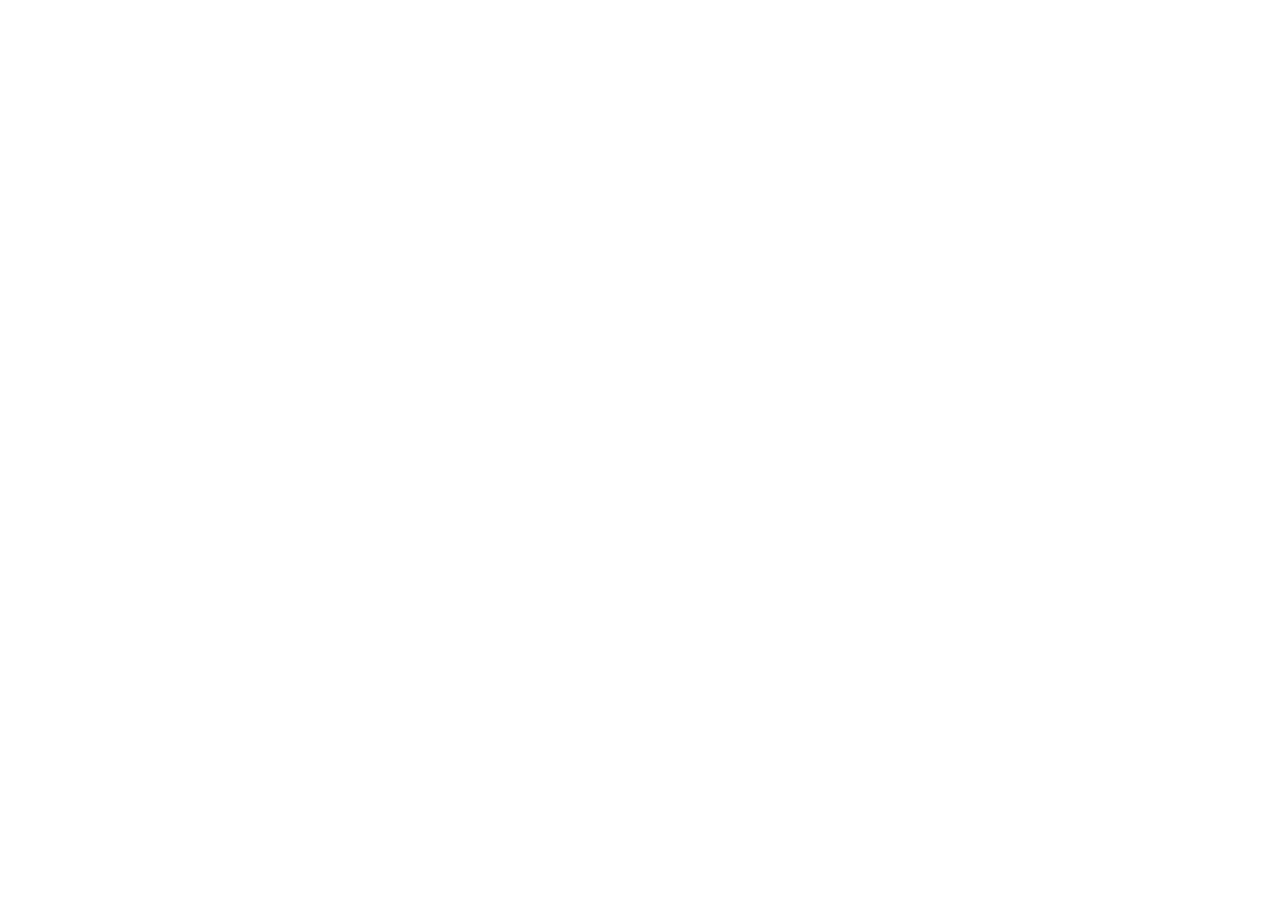
==== presentacion/index.html @ 25fe80c7 "Creación de la esrtructura de presentación" ====
<!DOCTYPE html>
<html lang="es">
<head>
    <meta charset="UTF-8">
    <meta name="viewport" content="width=device-width, initial-scale=1.0">
    <title>BonitaReporta</title>
</head>
<body>
    
</body>
</html>
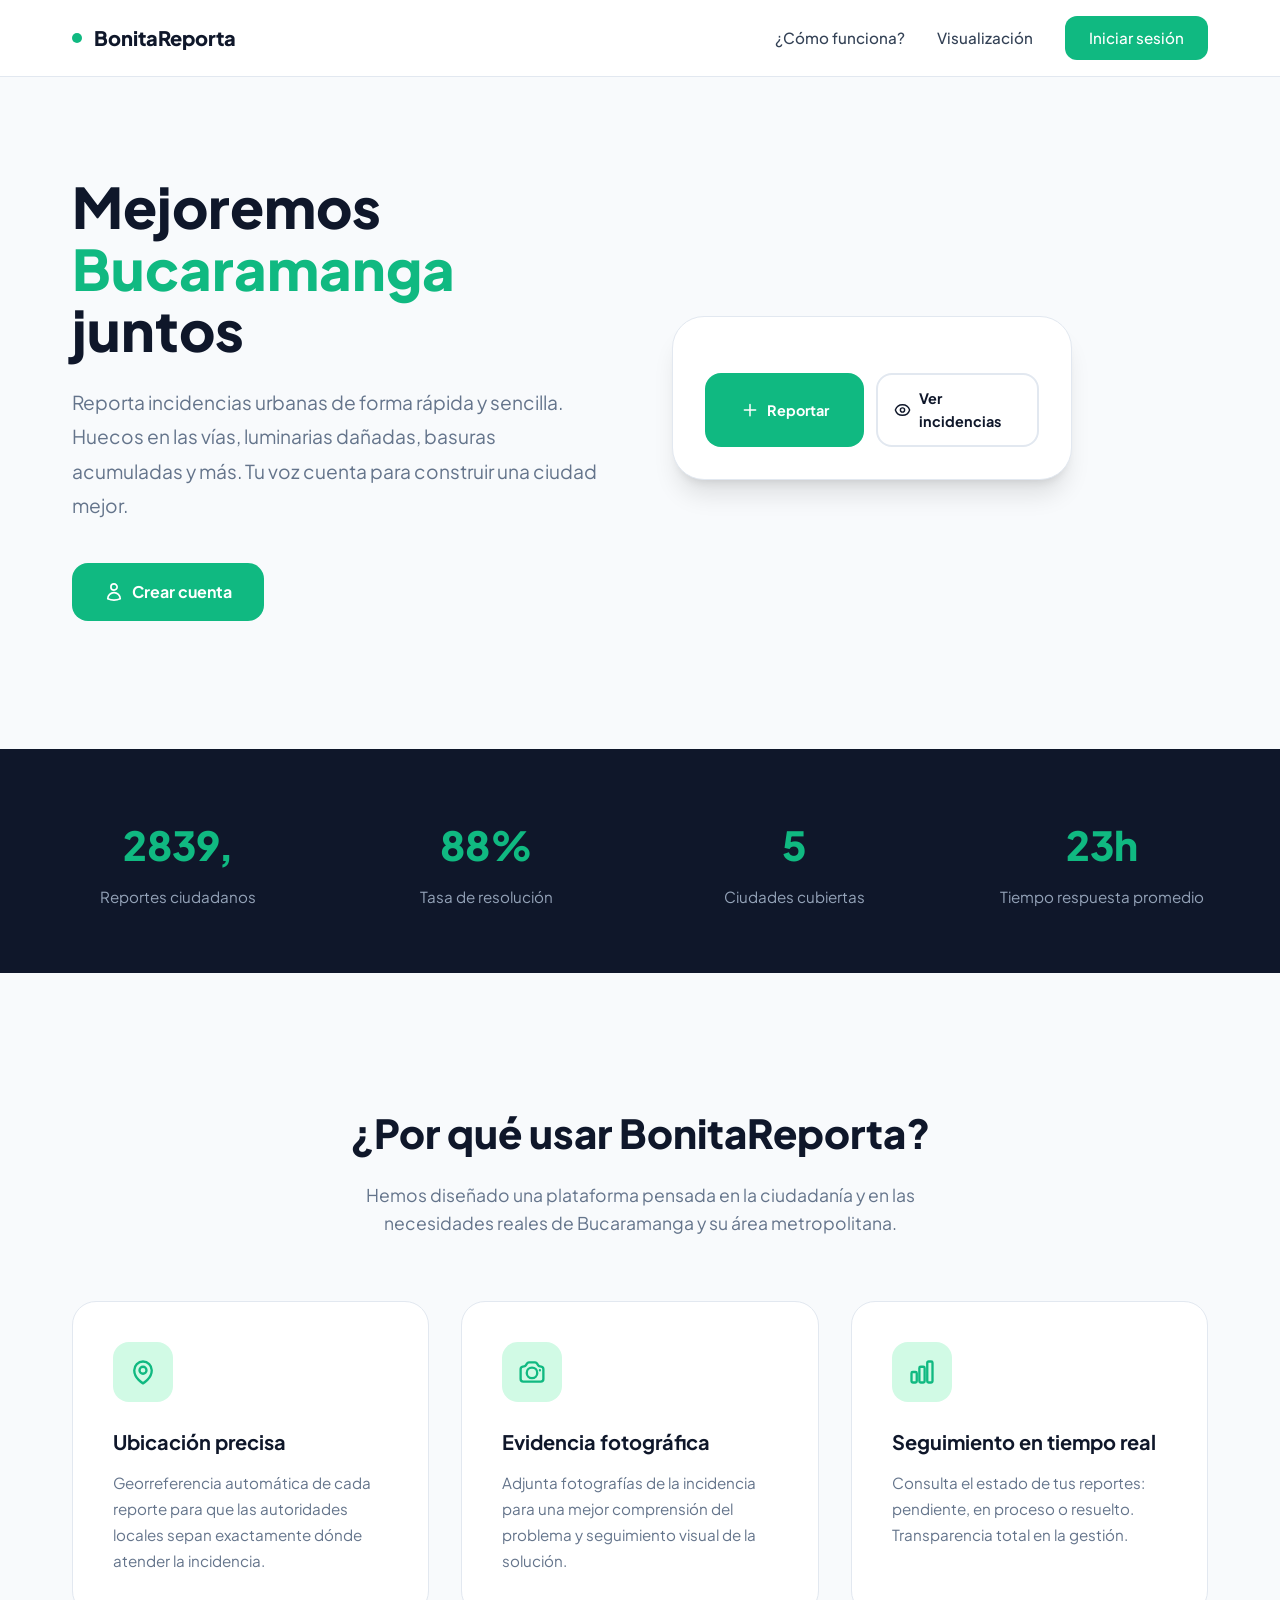
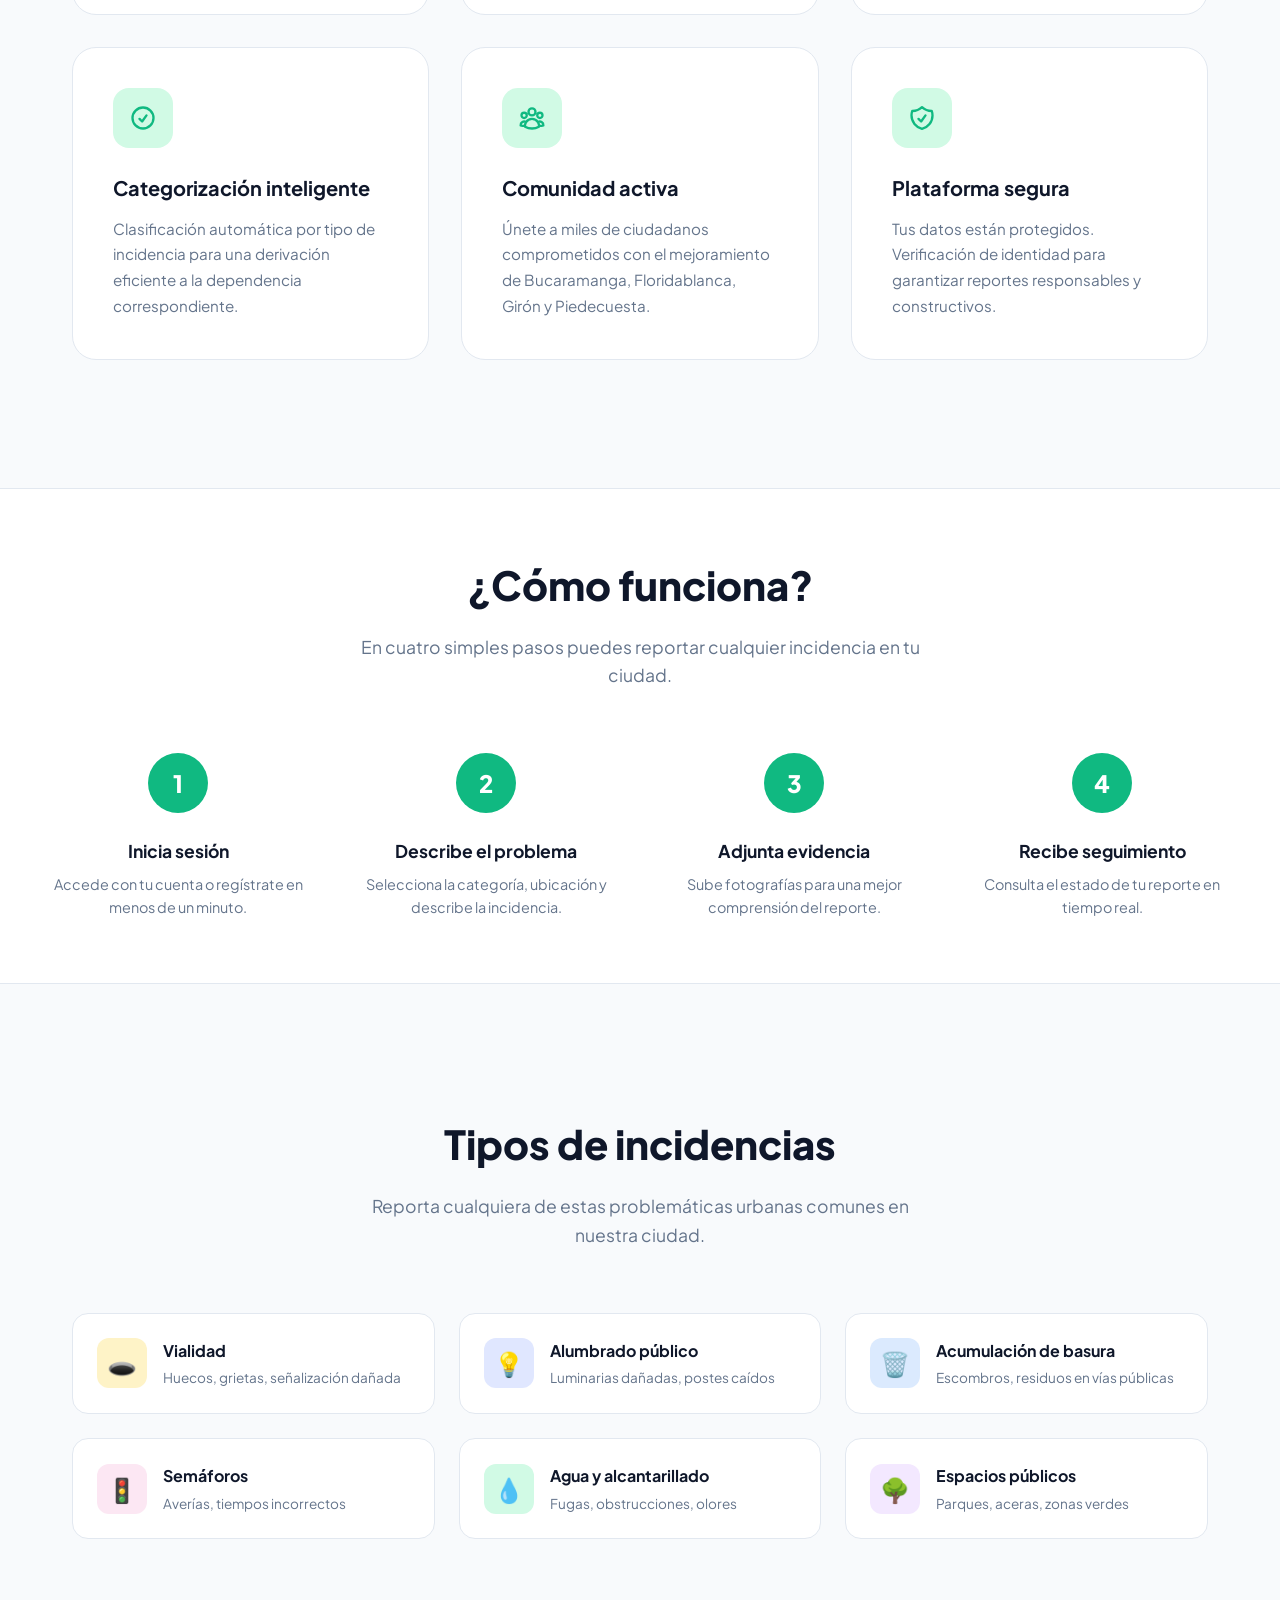
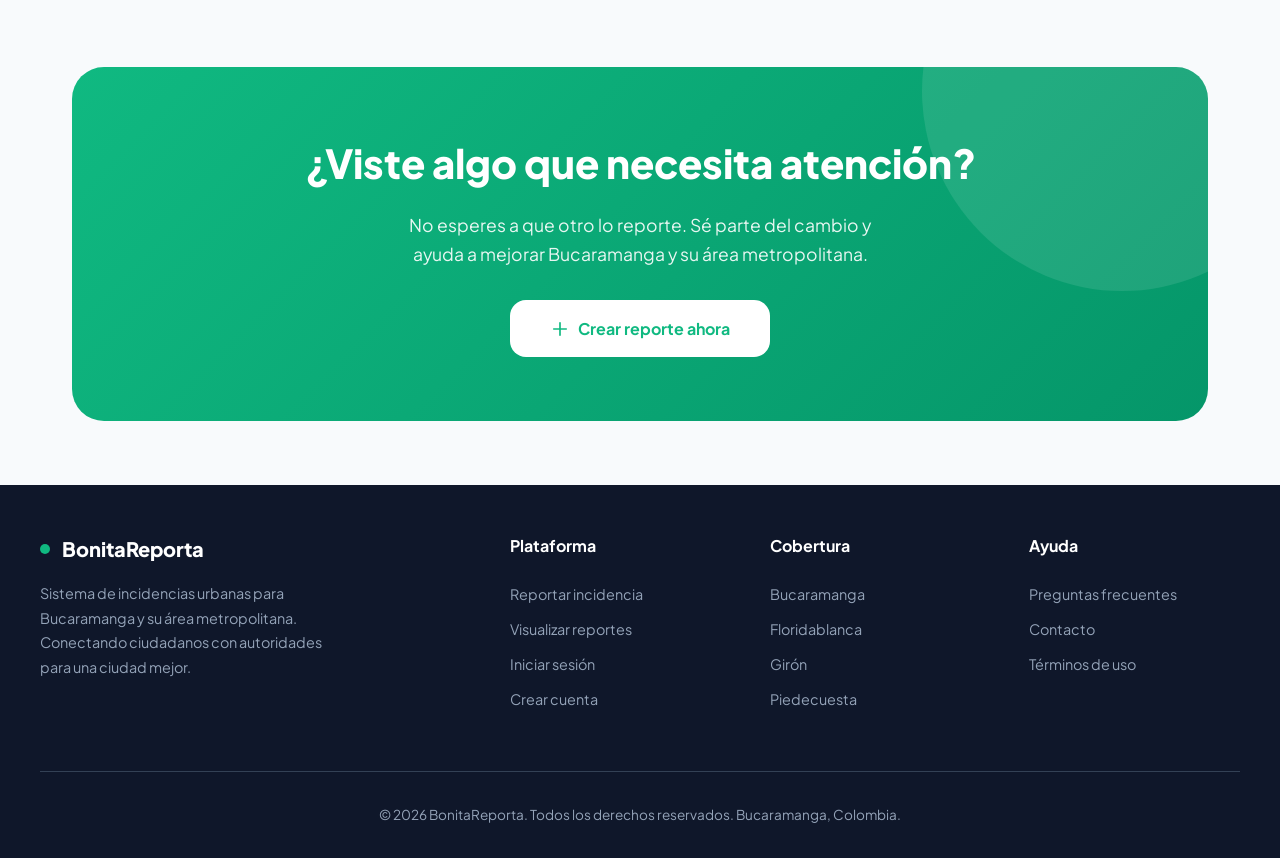
==== commit 8e8d01d6: "Creación de la página principal" ====
--- a/presentacion/index.html
+++ b/presentacion/index.html
@@ -3,9 +3,305 @@
 <head>
     <meta charset="UTF-8">
     <meta name="viewport" content="width=device-width, initial-scale=1.0">
-    <title>BonitaReporta</title>
+    <title>BonitaReporta — Sistema de Incidencias Urbanas</title>
+    <link rel="preconnect" href="https://fonts.googleapis.com">
+    <link href="https://fonts.googleapis.com/css2?family=Plus+Jakarta+Sans:wght@400;500;600;700;800&display=swap" rel="stylesheet">
+    <link rel="stylesheet" href="index.css">
 </head>
 <body>
-    
+
+    <!-- ===== NAVEGACIÓN ===== -->
+    <nav>
+        <div class="nav-container">
+            <a href="index.html" class="nav-brand">
+                <span class="nav-dot"></span>
+                BonitaReporta
+            </a>
+            <div class="nav-links">
+                <a href="#funciona">¿Cómo funciona?</a>
+                <a href="visualizacion.html">Visualización</a>
+                <a href="inicioSesion/inicio.html" class="btn-nav">Iniciar sesión</a>
+            </div>
+        </div>
+    </nav>
+
+    <!-- ===== HERO ===== -->
+    <section class="hero">
+        <div class="hero-content">
+            <h1>Mejoremos <span>Bucaramanga</span> juntos</h1>
+            <p>Reporta incidencias urbanas de forma rápida y sencilla. Huecos en las vías, luminarias dañadas, basuras acumuladas y más. Tu voz cuenta para construir una ciudad mejor.</p>
+            <div class="hero-buttons">
+                <a href="crearCuenta/crear.html" class="btn-primary">
+                    <svg width="20" height="20" fill="none" stroke="currentColor" stroke-width="2" viewBox="0 0 24 24">
+                        <path stroke-linecap="round" stroke-linejoin="round" d="M15.75 6a3.75 3.75 0 11-7.5 0 3.75 3.75 0 017.5 0zM4.501 20.118a7.5 7.5 0 0114.998 0A17.933 17.933 0 0112 21.75c-2.676 0-5.216-.584-7.499-1.632z"/>
+                    </svg>
+                    Crear cuenta
+                </a>
+            </div>
+        </div>
+
+            <div class="hero-card">
+        
+                <div class="hero-card-actions">
+                    <a href="formulario/formulario.html" class="btn-primary">
+                        <svg width="18" height="18" fill="none" stroke="currentColor" stroke-width="2" viewBox="0 0 24 24">
+                            <path stroke-linecap="round" stroke-linejoin="round" d="M12 4.5v15m7.5-7.5h-15"/>
+                        </svg>
+                        Reportar
+                    </a>
+                    <a href="VerIncidencias/ver_incidencias.html" class="btn-secondary">
+                        <svg width="18" height="18" fill="none" stroke="currentColor" stroke-width="2" viewBox="0 0 24 24">
+                            <path stroke-linecap="round" stroke-linejoin="round" d="M2.036 12.322a1.012 1.012 0 010-.639C3.423 7.51 7.36 4.5 12 4.5c4.638 0 8.573 3.007 9.963 7.178.07.207.07.431 0 .639C20.577 16.49 16.64 19.5 12 19.5c-4.638 0-8.573-3.007-9.963-7.178z"/>
+                            <path stroke-linecap="round" stroke-linejoin="round" d="M15 12a3 3 0 11-6 0 3 3 0 016 0z"/>
+                        </svg>
+                        Ver incidencias
+                    </a>
+                </div>
+            </div>
+        </div>
+    </section>
+
+    <!-- ===== ESTADÍSTICAS ===== -->
+    <section class="stats">
+        <div class="stats-container">
+            <div class="stat-item">
+                <h3>2,847</h3>
+                <p>Reportes ciudadanos</p>
+            </div>
+            <div class="stat-item">
+                <h3>89%</h3>
+                <p>Tasa de resolución</p>
+            </div>
+            <div class="stat-item">
+                <h3>6</h3>
+                <p>Ciudades cubiertas</p>
+            </div>
+            <div class="stat-item">
+                <h3>24h</h3>
+                <p>Tiempo respuesta promedio</p>
+            </div>
+        </div>
+    </section>
+
+    <!-- ===== CARACTERÍSTICAS ===== -->
+    <section class="features">
+        <div class="section-header">
+            <h2>¿Por qué usar BonitaReporta?</h2>
+            <p>Hemos diseñado una plataforma pensada en la ciudadanía y en las necesidades reales de Bucaramanga y su área metropolitana.</p>
+        </div>
+
+        <div class="features-grid">
+            <div class="feature-card">
+                <div class="feature-icon">
+                    <svg width="28" height="28" fill="none" stroke="currentColor" stroke-width="2" viewBox="0 0 24 24">
+                        <path stroke-linecap="round" stroke-linejoin="round" d="M15 10.5a3 3 0 11-6 0 3 3 0 016 0z"/>
+                        <path stroke-linecap="round" stroke-linejoin="round" d="M19.5 10.5c0 7.142-7.5 11.25-7.5 11.25S4.5 17.642 4.5 10.5a7.5 7.5 0 1115 0z"/>
+                    </svg>
+                </div>
+                <h3>Ubicación precisa</h3>
+                <p>Georreferencia automática de cada reporte para que las autoridades locales sepan exactamente dónde atender la incidencia.</p>
+            </div>
+
+            <div class="feature-card">
+                <div class="feature-icon">
+                    <svg width="28" height="28" fill="none" stroke="currentColor" stroke-width="2" viewBox="0 0 24 24">
+                        <path stroke-linecap="round" stroke-linejoin="round" d="M6.827 6.175A2.31 2.31 0 015.186 7.23c-.38.054-.757.112-1.134.175C2.999 7.58 2.25 8.507 2.25 9.574V18a2.25 2.25 0 002.25 2.25h15A2.25 2.25 0 0021.75 18V9.574c0-1.067-.75-1.994-1.802-2.169a47.865 47.865 0 00-1.134-.175 2.31 2.31 0 01-1.64-1.055l-.822-1.316a2.192 2.192 0 00-1.736-1.039 48.774 48.774 0 00-5.232 0 2.192 2.192 0 00-1.736 1.039l-.821 1.316z"/>
+                        <path stroke-linecap="round" stroke-linejoin="round" d="M16.5 12.75a4.5 4.5 0 11-9 0 4.5 4.5 0 019 0zM18.75 10.5h.008v.008h-.008V10.5z"/>
+                    </svg>
+                </div>
+                <h3>Evidencia fotográfica</h3>
+                <p>Adjunta fotografías de la incidencia para una mejor comprensión del problema y seguimiento visual de la solución.</p>
+            </div>
+
+            <div class="feature-card">
+                <div class="feature-icon">
+                    <svg width="28" height="28" fill="none" stroke="currentColor" stroke-width="2" viewBox="0 0 24 24">
+                        <path stroke-linecap="round" stroke-linejoin="round" d="M3 13.125C3 12.504 3.504 12 4.125 12h2.25c.621 0 1.125.504 1.125 1.125v6.75C7.5 20.496 6.996 21 6.375 21h-2.25A1.125 1.125 0 013 19.875v-6.75zM9.75 8.625c0-.621.504-1.125 1.125-1.125h2.25c.621 0 1.125.504 1.125 1.125v11.25c0 .621-.504 1.125-1.125 1.125h-2.25a1.125 1.125 0 01-1.125-1.125V8.625zM16.5 4.125c0-.621.504-1.125 1.125-1.125h2.25C20.496 3 21 3.504 21 4.125v15.75c0 .621-.504 1.125-1.125 1.125h-2.25a1.125 1.125 0 01-1.125-1.125V4.125z"/>
+                    </svg>
+                </div>
+                <h3>Seguimiento en tiempo real</h3>
+                <p>Consulta el estado de tus reportes: pendiente, en proceso o resuelto. Transparencia total en la gestión.</p>
+            </div>
+
+            <div class="feature-card">
+                <div class="feature-icon">
+                    <svg width="28" height="28" fill="none" stroke="currentColor" stroke-width="2" viewBox="0 0 24 24">
+                        <path stroke-linecap="round" stroke-linejoin="round" d="M9 12.75L11.25 15 15 9.75M21 12a9 9 0 11-18 0 9 9 0 0118 0z"/>
+                    </svg>
+                </div>
+                <h3>Categorización inteligente</h3>
+                <p>Clasificación automática por tipo de incidencia para una derivación eficiente a la dependencia correspondiente.</p>
+            </div>
+
+            <div class="feature-card">
+                <div class="feature-icon">
+                    <svg width="28" height="28" fill="none" stroke="currentColor" stroke-width="2" viewBox="0 0 24 24">
+                        <path stroke-linecap="round" stroke-linejoin="round" d="M18 18.72a9.094 9.094 0 003.741-.479 3 3 0 00-4.682-2.72m.94 3.198l.001.031c0 .225-.012.447-.037.666A11.944 11.944 0 0112 21c-2.17 0-4.207-.576-5.963-1.584A6.062 6.062 0 016 18.719m12 0a5.971 5.971 0 00-.941-3.197m0 0A5.995 5.995 0 0012 12.75a5.995 5.995 0 00-5.058 2.772m0 0a3 3 0 00-4.681 2.72 8.986 8.986 0 003.74.477m.94-3.197a5.971 5.971 0 00-.94 3.197M15 6.75a3 3 0 11-6 0 3 3 0 016 0zm6 3a2.25 2.25 0 11-4.5 0 2.25 2.25 0 014.5 0zm-13.5 0a2.25 2.25 0 11-4.5 0 2.25 2.25 0 014.5 0z"/>
+                    </svg>
+                </div>
+                <h3>Comunidad activa</h3>
+                <p>Únete a miles de ciudadanos comprometidos con el mejoramiento de Bucaramanga, Floridablanca, Girón y Piedecuesta.</p>
+            </div>
+
+            <div class="feature-card">
+                <div class="feature-icon">
+                    <svg width="28" height="28" fill="none" stroke="currentColor" stroke-width="2" viewBox="0 0 24 24">
+                        <path stroke-linecap="round" stroke-linejoin="round" d="M9 12.75L11.25 15 15 9.75m-3-7.036A11.959 11.959 0 013.598 6 11.99 11.99 0 003 9.749c0 5.592 3.824 10.29 9 11.623 5.176-1.332 9-6.03 9-11.622 0-1.31-.21-2.571-.598-3.751h-.152c-3.196 0-6.1-1.248-8.25-3.285z"/>
+                    </svg>
+                </div>
+                <h3>Plataforma segura</h3>
+                <p>Tus datos están protegidos. Verificación de identidad para garantizar reportes responsables y constructivos.</p>
+            </div>
+        </div>
+    </section>
+
+    <!-- ===== CÓMO FUNCIONA ===== -->
+    <section class="how-it-works" id="funciona">
+        <div class="how-container">
+            <div class="section-header">
+                <h2>¿Cómo funciona?</h2>
+                <p>En cuatro simples pasos puedes reportar cualquier incidencia en tu ciudad.</p>
+            </div>
+
+            <div class="steps">
+                <div class="step">
+                    <div class="step-number">1</div>
+                    <h4>Inicia sesión</h4>
+                    <p>Accede con tu cuenta o regístrate en menos de un minuto.</p>
+                </div>
+                <div class="step">
+                    <div class="step-number">2</div>
+                    <h4>Describe el problema</h4>
+                    <p>Selecciona la categoría, ubicación y describe la incidencia.</p>
+                </div>
+                <div class="step">
+                    <div class="step-number">3</div>
+                    <h4>Adjunta evidencia</h4>
+                    <p>Sube fotografías para una mejor comprensión del reporte.</p>
+                </div>
+                <div class="step">
+                    <div class="step-number">4</div>
+                    <h4>Recibe seguimiento</h4>
+                    <p>Consulta el estado de tu reporte en tiempo real.</p>
+                </div>
+            </div>
+        </div>
+    </section>
+
+    <!-- ===== TIPOS DE INCIDENCIAS ===== -->
+    <section class="incidencias" id="incidencias">
+        <div class="section-header">
+            <h2>Tipos de incidencias</h2>
+            <p>Reporta cualquiera de estas problemáticas urbanas comunes en nuestra ciudad.</p>
+        </div>
+
+        <div class="incidencias-grid">
+            <div class="incidencia-card">
+                <div class="incidencia-icon" style="background: #fef3c7;">🕳️</div>
+                <div class="incidencia-info">
+                    <h4>Vialidad</h4>
+                    <p>Huecos, grietas, señalización dañada</p>
+                </div>
+            </div>
+
+            <div class="incidencia-card">
+                <div class="incidencia-icon" style="background: #e0e7ff;">💡</div>
+                <div class="incidencia-info">
+                    <h4>Alumbrado público</h4>
+                    <p>Luminarias dañadas, postes caídos</p>
+                </div>
+            </div>
+
+            <div class="incidencia-card">
+                <div class="incidencia-icon" style="background: #dbeafe;">🗑️</div>
+                <div class="incidencia-info">
+                    <h4>Acumulación de basura</h4>
+                    <p>Escombros, residuos en vías públicas</p>
+                </div>
+            </div>
+
+            <div class="incidencia-card">
+                <div class="incidencia-icon" style="background: #fce7f3;">🚦</div>
+                <div class="incidencia-info">
+                    <h4>Semáforos</h4>
+                    <p>Averías, tiempos incorrectos</p>
+                </div>
+            </div>
+
+            <div class="incidencia-card">
+                <div class="incidencia-icon" style="background: #d1fae5;">💧</div>
+                <div class="incidencia-info">
+                    <h4>Agua y alcantarillado</h4>
+                    <p>Fugas, obstrucciones, olores</p>
+                </div>
+            </div>
+
+            <div class="incidencia-card">
+                <div class="incidencia-icon" style="background: #f3e8ff;">🌳</div>
+                <div class="incidencia-info">
+                    <h4>Espacios públicos</h4>
+                    <p>Parques, aceras, zonas verdes</p>
+                </div>
+            </div>
+        </div>
+    </section>
+
+    <!-- ===== CTA ===== -->
+    <section class="cta">
+        <div class="cta-card">
+            <h2>¿Viste algo que necesita atención?</h2>
+            <p>No esperes a que otro lo reporte. Sé parte del cambio y ayuda a mejorar Bucaramanga y su área metropolitana.</p>
+            <a href="formulario/formulario.html" class="btn-white">
+                <svg width="20" height="20" fill="none" stroke="currentColor" stroke-width="2" viewBox="0 0 24 24">
+                    <path stroke-linecap="round" stroke-linejoin="round" d="M12 4.5v15m7.5-7.5h-15"/>
+                </svg>
+                Crear reporte ahora
+            </a>
+        </div>
+    </section>
+
+    <!-- ===== FOOTER ===== -->
+    <footer>
+        <div class="footer-container">
+            <div>
+                <div class="footer-brand">
+                    <span class="nav-dot"></span>
+                    BonitaReporta
+                </div>
+                <p class="footer-desc">
+                    Sistema de incidencias urbanas para Bucaramanga y su área metropolitana. Conectando ciudadanos con autoridades para una ciudad mejor.
+                </p>
+            </div>
+
+            <div class="footer-col">
+                <h4>Plataforma</h4>
+                <a href="formulario/formulario.html">Reportar incidencia</a>
+                <a href="visualizacion/visualizacion.html">Visualizar reportes</a>
+                <a href="inicioSesion/inicio.html">Iniciar sesión</a>
+                <a href="crearCuenta/crear.html">Crear cuenta</a>
+            </div>
+
+            <div class="footer-col">
+                <h4>Cobertura</h4>
+                <a>Bucaramanga</a>
+                <a>Floridablanca</a>
+                <a>Girón</a>
+                <a>Piedecuesta</a>
+            </div>
+
+            <div class="footer-col">
+                <h4>Ayuda</h4>
+                <a href="#">Preguntas frecuentes</a>
+                <a href="#">Contacto</a>
+                <a href="#">Términos de uso</a>
+            </div>
+        </div>
+
+        <div class="footer-bottom">
+            © 2026 BonitaReporta. Todos los derechos reservados. Bucaramanga, Colombia.
+        </div>
+    </footer>
+
+    <script src="index.js"></script>
 </body>
 </html>
--- a/presentacion/index.css
+++ b/presentacion/index.css
@@ -0,0 +1,676 @@
+/* ===== RESET Y BASE ===== */
+* {
+    margin: 0;
+    padding: 0;
+    box-sizing: border-box;
+}
+
+:root {
+    --primary: #10b981;
+    --primary-dark: #059669;
+    --primary-light: #d1fae5;
+    --secondary: #0f172a;
+    --text: #334155;
+    --text-light: #64748b;
+    --bg: #f8fafc;
+    --white: #ffffff;
+    --border: #e2e8f0;
+    --shadow: 0 4px 6px -1px rgb(0 0 0 / 0.1), 0 2px 4px -2px rgb(0 0 0 / 0.1);
+    --shadow-lg: 0 20px 25px -5px rgb(0 0 0 / 0.1), 0 8px 10px -6px rgb(0 0 0 / 0.1);
+}
+
+body {
+    font-family: 'Plus Jakarta Sans', sans-serif;
+    background: var(--bg);
+    color: var(--text);
+    line-height: 1.6;
+    overflow-x: hidden;
+}
+
+/* ===== NAVEGACIÓN ===== */
+nav {
+    position: fixed;
+    top: 0;
+    width: 100%;
+    background: rgba(255, 255, 255, 0.95);
+    backdrop-filter: blur(10px);
+    border-bottom: 1px solid var(--border);
+    z-index: 1000;
+    padding: 1rem 0;
+}
+
+.nav-container {
+    max-width: 1200px;
+    margin: 0 auto;
+    padding: 0 2rem;
+    display: flex;
+    justify-content: space-between;
+    align-items: center;
+}
+
+.nav-brand {
+    display: flex;
+    align-items: center;
+    gap: 0.75rem;
+    text-decoration: none;
+    font-weight: 800;
+    font-size: 1.25rem;
+    color: var(--secondary);
+}
+
+.nav-dot {
+    width: 10px;
+    height: 10px;
+    background: var(--primary);
+    border-radius: 50%;
+    display: inline-block;
+    animation: pulse 2s infinite;
+}
+
+@keyframes pulse {
+    0%, 100% { opacity: 1; transform: scale(1); }
+    50% { opacity: 0.7; transform: scale(1.2); }
+}
+
+.nav-links {
+    display: flex;
+    gap: 2rem;
+    align-items: center;
+}
+
+.nav-links a {
+    text-decoration: none;
+    color: var(--text);
+    font-weight: 500;
+    font-size: 0.95rem;
+    transition: color 0.3s;
+}
+
+.nav-links a:hover {
+    color: var(--primary);
+}
+
+.btn-nav {
+    background: var(--primary);
+    color: var(--white) !important;
+    padding: 0.6rem 1.5rem;
+    border-radius: 0.75rem;
+    font-weight: 600;
+    transition: all 0.3s;
+}
+
+.btn-nav:hover {
+    background: var(--primary-dark);
+    transform: translateY(-2px);
+    box-shadow: var(--shadow);
+}
+
+/* ===== HERO ===== */
+.hero {
+    margin-top: 80px;
+    padding: 6rem 2rem 4rem;
+    max-width: 1200px;
+    margin-left: auto;
+    margin-right: auto;
+    display: grid;
+    grid-template-columns: 1fr 1fr;
+    gap: 4rem;
+    align-items: center;
+}
+
+.hero-content h1 {
+    font-size: 3.5rem;
+    font-weight: 800;
+    line-height: 1.1;
+    color: var(--secondary);
+    margin-bottom: 1.5rem;
+}
+
+.hero-content h1 span {
+    color: var(--primary);
+}
+
+.hero-content p {
+    font-size: 1.2rem;
+    color: var(--text-light);
+    margin-bottom: 2.5rem;
+    line-height: 1.8;
+}
+
+.hero-visual {
+    position: relative;
+    display: flex;
+    justify-content: center;
+    align-items: center;
+}
+
+.hero-card {
+    background: var(--white);
+    border-radius: 2rem;
+    padding: 2rem;
+    box-shadow: var(--shadow-lg);
+    width: 100%;
+    max-width: 400px;
+    border: 1px solid var(--border);
+}
+
+.hero-card-header {
+    display: flex;
+    align-items: center;
+    gap: 1rem;
+    margin-bottom: 1.5rem;
+}
+
+.hero-card-icon {
+    width: 50px;
+    height: 50px;
+    background: var(--primary-light);
+    border-radius: 1rem;
+    display: flex;
+    align-items: center;
+    justify-content: center;
+    color: var(--primary);
+}
+
+.hero-card h3 {
+    font-size: 1.1rem;
+    color: var(--secondary);
+}
+
+.hero-card p {
+    font-size: 0.9rem;
+    color: var(--text-light);
+}
+
+.hero-card-item {
+    display: flex;
+    align-items: center;
+    gap: 1rem;
+    padding: 1rem;
+    background: var(--bg);
+    border-radius: 1rem;
+    margin-bottom: 0.75rem;
+}
+
+.hero-card-item-icon {
+    width: 40px;
+    height: 40px;
+    border-radius: 0.75rem;
+    display: flex;
+    align-items: center;
+    justify-content: center;
+    font-size: 1.2rem;
+}
+
+.status-pill {
+    margin-left: auto;
+    padding: 0.25rem 0.75rem;
+    border-radius: 2rem;
+    font-size: 0.75rem;
+    font-weight: 600;
+}
+
+.status-pendiente {
+    background: #fef3c7;
+    color: #d97706;
+}
+
+.status-proceso {
+    background: #dbeafe;
+    color: #2563eb;
+}
+
+.status-resuelto {
+    background: var(--primary-light);
+    color: var(--primary-dark);
+}
+
+.hero-card-actions {
+    display: flex;
+    gap: 0.75rem;
+    margin-top: 1.5rem;
+}
+
+.hero-card-actions .btn-primary,
+.hero-card-actions .btn-secondary {
+    flex: 1;
+    justify-content: center;
+    padding: 0.75rem 1rem;
+    font-size: 0.9rem;
+}
+
+/* ===== BOTONES GENERALES ===== */
+.btn-primary {
+    background: var(--primary);
+    color: var(--white);
+    padding: 1rem 2rem;
+    border-radius: 1rem;
+    text-decoration: none;
+    font-weight: 700;
+    font-size: 1rem;
+    display: inline-flex;
+    align-items: center;
+    gap: 0.5rem;
+    transition: all 0.3s;
+    border: none;
+    cursor: pointer;
+}
+
+.btn-primary:hover {
+    background: var(--primary-dark);
+    transform: translateY(-3px);
+    box-shadow: var(--shadow-lg);
+}
+
+.btn-secondary {
+    background: var(--white);
+    color: var(--secondary);
+    padding: 1rem 2rem;
+    border-radius: 1rem;
+    text-decoration: none;
+    font-weight: 700;
+    font-size: 1rem;
+    display: inline-flex;
+    align-items: center;
+    gap: 0.5rem;
+    border: 2px solid var(--border);
+    transition: all 0.3s;
+}
+
+.btn-secondary:hover {
+    border-color: var(--primary);
+    color: var(--primary);
+    transform: translateY(-3px);
+}
+
+.btn-white {
+    background: var(--white);
+    color: var(--primary);
+    padding: 1rem 2.5rem;
+    border-radius: 1rem;
+    text-decoration: none;
+    font-weight: 700;
+    font-size: 1rem;
+    display: inline-flex;
+    align-items: center;
+    gap: 0.5rem;
+    transition: all 0.3s;
+    position: relative;
+}
+
+.btn-white:hover {
+    transform: translateY(-3px);
+    box-shadow: 0 10px 30px rgba(0, 0, 0, 0.2);
+}
+
+/* ===== ESTADÍSTICAS ===== */
+.stats {
+    background: var(--secondary);
+    padding: 4rem 2rem;
+    margin: 4rem 0;
+}
+
+.stats-container {
+    max-width: 1200px;
+    margin: 0 auto;
+    display: grid;
+    grid-template-columns: repeat(4, 1fr);
+    gap: 2rem;
+    text-align: center;
+}
+
+.stat-item h3 {
+    font-size: 2.5rem;
+    font-weight: 800;
+    color: var(--primary);
+    margin-bottom: 0.5rem;
+}
+
+.stat-item p {
+    color: #94a3b8;
+    font-size: 0.95rem;
+}
+
+/* ===== CARACTERÍSTICAS ===== */
+.features {
+    max-width: 1200px;
+    margin: 0 auto;
+    padding: 4rem 2rem;
+}
+
+.section-header {
+    text-align: center;
+    margin-bottom: 4rem;
+}
+
+.section-header h2 {
+    font-size: 2.5rem;
+    font-weight: 800;
+    color: var(--secondary);
+    margin-bottom: 1rem;
+}
+
+.section-header p {
+    color: var(--text-light);
+    font-size: 1.1rem;
+    max-width: 600px;
+    margin: 0 auto;
+}
+
+.features-grid {
+    display: grid;
+    grid-template-columns: repeat(3, 1fr);
+    gap: 2rem;
+}
+
+.feature-card {
+    background: var(--white);
+    padding: 2.5rem;
+    border-radius: 1.5rem;
+    border: 1px solid var(--border);
+    transition: all 0.3s;
+}
+
+.feature-card:hover {
+    transform: translateY(-5px);
+    box-shadow: var(--shadow-lg);
+    border-color: var(--primary-light);
+}
+
+.feature-icon {
+    width: 60px;
+    height: 60px;
+    background: var(--primary-light);
+    border-radius: 1rem;
+    display: flex;
+    align-items: center;
+    justify-content: center;
+    margin-bottom: 1.5rem;
+    color: var(--primary);
+}
+
+.feature-card h3 {
+    font-size: 1.25rem;
+    color: var(--secondary);
+    margin-bottom: 0.75rem;
+}
+
+.feature-card p {
+    color: var(--text-light);
+    font-size: 0.95rem;
+    line-height: 1.7;
+}
+
+/* ===== CÓMO FUNCIONA ===== */
+.how-it-works {
+    background: var(--white);
+    padding: 4rem 2rem;
+    margin: 4rem 0;
+    border-top: 1px solid var(--border);
+    border-bottom: 1px solid var(--border);
+}
+
+.how-container {
+    max-width: 1200px;
+    margin: 0 auto;
+}
+
+.steps {
+    display: grid;
+    grid-template-columns: repeat(4, 1fr);
+    gap: 2rem;
+    margin-top: 3rem;
+}
+
+.step {
+    text-align: center;
+    position: relative;
+}
+
+.step-number {
+    width: 60px;
+    height: 60px;
+    background: var(--primary);
+    color: var(--white);
+    border-radius: 50%;
+    display: flex;
+    align-items: center;
+    justify-content: center;
+    font-size: 1.5rem;
+    font-weight: 800;
+    margin: 0 auto 1.5rem;
+    position: relative;
+    z-index: 2;
+}
+
+.step h4 {
+    font-size: 1.1rem;
+    color: var(--secondary);
+    margin-bottom: 0.5rem;
+}
+
+.step p {
+    color: var(--text-light);
+    font-size: 0.9rem;
+}
+
+/* ===== TIPOS DE INCIDENCIAS ===== */
+.incidencias {
+    max-width: 1200px;
+    margin: 0 auto;
+    padding: 4rem 2rem;
+}
+
+.incidencias-grid {
+    display: grid;
+    grid-template-columns: repeat(3, 1fr);
+    gap: 1.5rem;
+    margin-top: 3rem;
+}
+
+.incidencia-card {
+    background: var(--white);
+    border: 1px solid var(--border);
+    border-radius: 1rem;
+    padding: 1.5rem;
+    display: flex;
+    align-items: center;
+    gap: 1rem;
+    transition: all 0.3s;
+}
+
+.incidencia-card:hover {
+    transform: translateX(5px);
+    border-color: var(--primary);
+    box-shadow: var(--shadow);
+}
+
+.incidencia-icon {
+    width: 50px;
+    height: 50px;
+    border-radius: 0.75rem;
+    display: flex;
+    align-items: center;
+    justify-content: center;
+    font-size: 1.5rem;
+}
+
+.incidencia-info h4 {
+    color: var(--secondary);
+    font-size: 1rem;
+    margin-bottom: 0.25rem;
+}
+
+.incidencia-info p {
+    color: var(--text-light);
+    font-size: 0.85rem;
+}
+
+/* ===== CTA ===== */
+.cta {
+    max-width: 1200px;
+    margin: 4rem auto;
+    padding: 0 2rem;
+}
+
+.cta-card {
+    background: linear-gradient(135deg, var(--primary) 0%, var(--primary-dark) 100%);
+    border-radius: 2rem;
+    padding: 4rem;
+    text-align: center;
+    color: var(--white);
+    position: relative;
+    overflow: hidden;
+}
+
+.cta-card::before {
+    content: '';
+    position: absolute;
+    top: -50%;
+    right: -10%;
+    width: 400px;
+    height: 400px;
+    background: rgba(255, 255, 255, 0.1);
+    border-radius: 50%;
+}
+
+.cta-card h2 {
+    font-size: 2.5rem;
+    font-weight: 800;
+    margin-bottom: 1rem;
+    position: relative;
+}
+
+.cta-card p {
+    font-size: 1.1rem;
+    opacity: 0.9;
+    margin-bottom: 2rem;
+    max-width: 500px;
+    margin-left: auto;
+    margin-right: auto;
+    position: relative;
+}
+
+/* ===== FOOTER ===== */
+footer {
+    background: var(--secondary);
+    color: #94a3b8;
+    padding: 3rem 2rem 2rem;
+}
+
+.footer-container {
+    max-width: 1200px;
+    margin: 0 auto;
+    display: grid;
+    grid-template-columns: 2fr 1fr 1fr 1fr;
+    gap: 3rem;
+    margin-bottom: 3rem;
+}
+
+.footer-brand {
+    display: flex;
+    align-items: center;
+    gap: 0.75rem;
+    font-weight: 800;
+    font-size: 1.25rem;
+    color: var(--white);
+    margin-bottom: 1rem;
+}
+
+.footer-desc {
+    font-size: 0.9rem;
+    line-height: 1.7;
+    max-width: 300px;
+}
+
+.footer-col h4 {
+    color: var(--white);
+    font-size: 1rem;
+    margin-bottom: 1.5rem;
+}
+
+.footer-col a {
+    display: block;
+    color: #94a3b8;
+    text-decoration: none;
+    margin-bottom: 0.75rem;
+    font-size: 0.9rem;
+    transition: color 0.3s;
+}
+
+.footer-col a:hover {
+    color: var(--primary);
+}
+
+.footer-bottom {
+    max-width: 1200px;
+    margin: 0 auto;
+    padding-top: 2rem;
+    border-top: 1px solid #334155;
+    text-align: center;
+    font-size: 0.85rem;
+}
+
+/* ===== RESPONSIVE ===== */
+@media (max-width: 968px) {
+    .hero {
+        grid-template-columns: 1fr;
+        text-align: center;
+        gap: 3rem;
+    }
+
+    .hero-content h1 {
+        font-size: 2.5rem;
+    }
+
+    .stats-container {
+        grid-template-columns: repeat(2, 1fr);
+    }
+
+    .features-grid,
+    .incidencias-grid {
+        grid-template-columns: 1fr;
+    }
+
+    .steps {
+        grid-template-columns: repeat(2, 1fr);
+    }
+
+    .footer-container {
+        grid-template-columns: 1fr 1fr;
+    }
+}
+
+@media (max-width: 640px) {
+    .nav-links {
+        display: none;
+    }
+
+    .hero-content h1 {
+        font-size: 2rem;
+    }
+
+    .stats-container {
+        grid-template-columns: 1fr;
+    }
+
+    .steps {
+        grid-template-columns: 1fr;
+    }
+
+    .footer-container {
+        grid-template-columns: 1fr;
+    }
+
+    .cta-card {
+        padding: 2rem;
+    }
+
+    .cta-card h2 {
+        font-size: 1.75rem;
+    }
+
+    .hero-card-actions {
+        flex-direction: column;
+    }
+}
